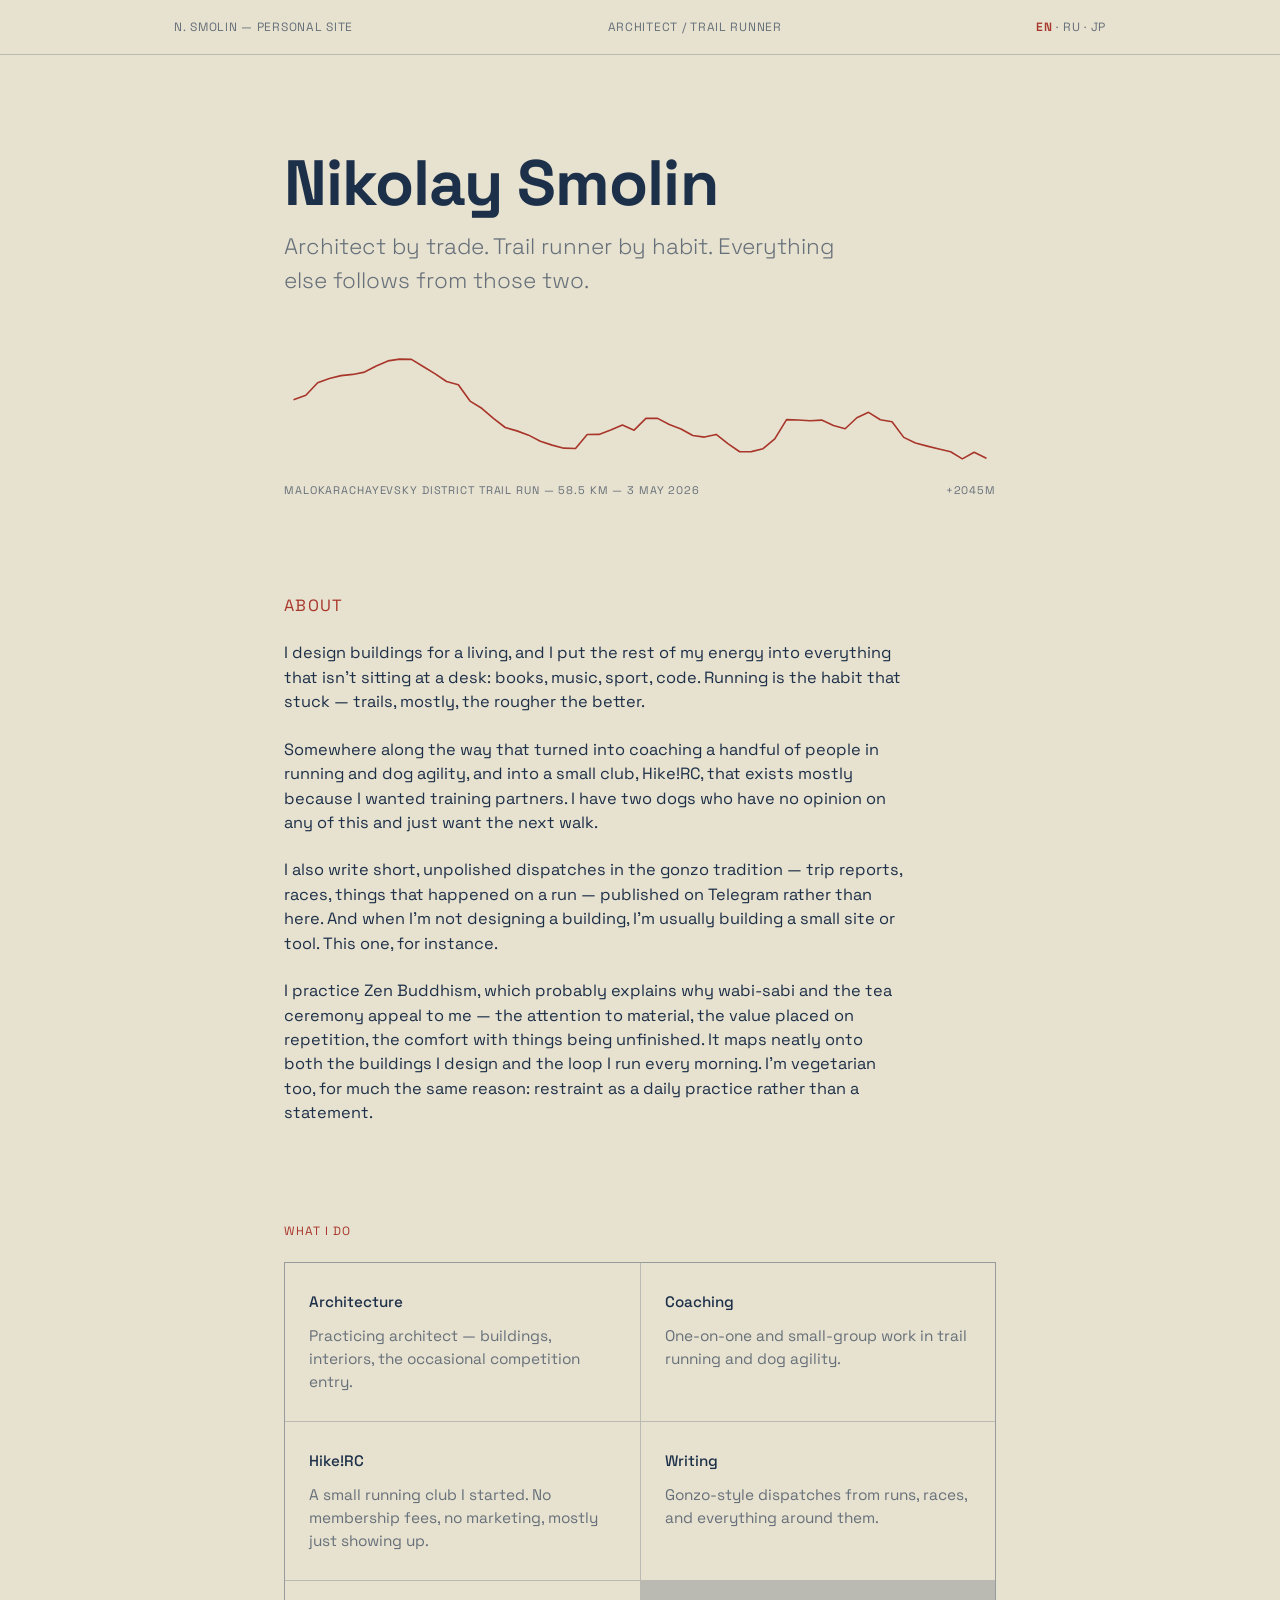
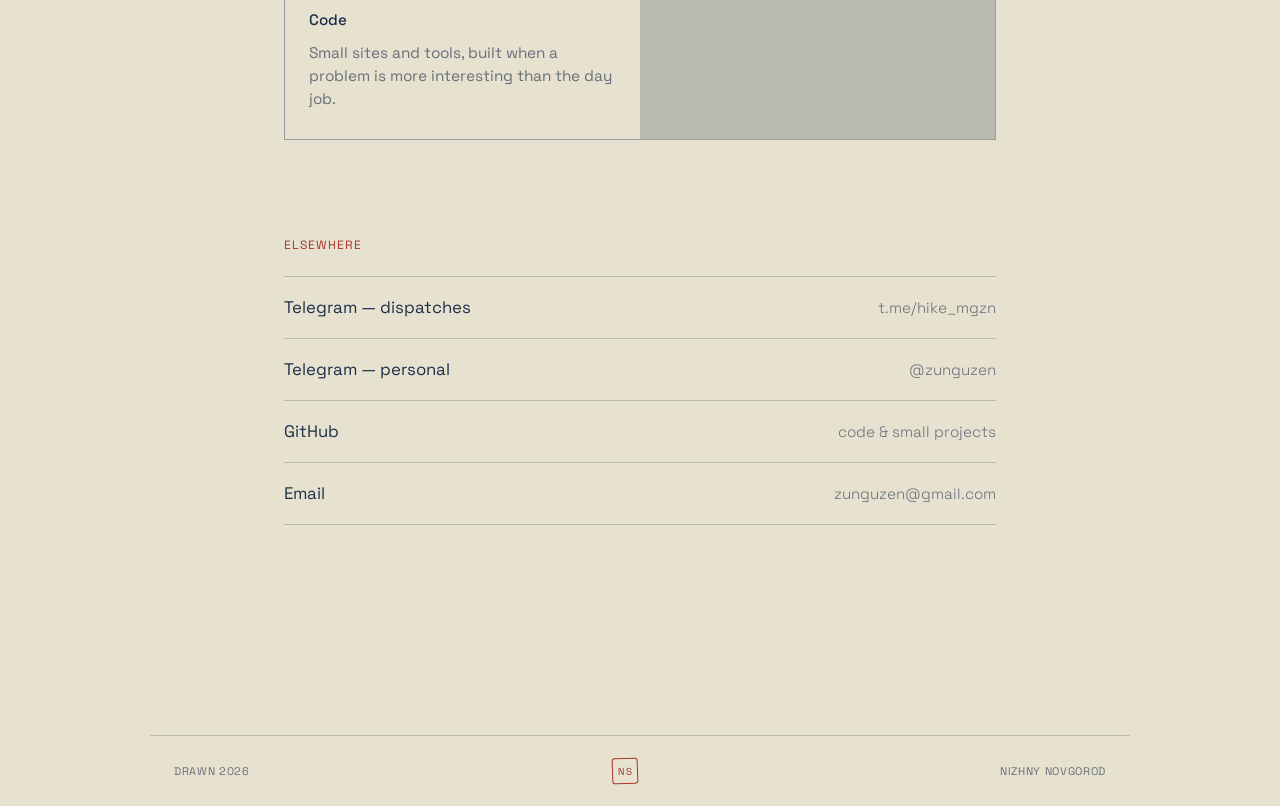
==== index.html @ e9636cd4 "initial commit" ====
<!DOCTYPE html>
<html lang="en">
<head>
<meta charset="UTF-8">
<meta name="viewport" content="width=device-width, initial-scale=1.0">
<title>Nikolay Smolin</title>
<meta name="description" content="Nikolay Smolin — architect, trail runner, coach, and writer.">
<link rel="preconnect" href="https://fonts.googleapis.com">
<link rel="preconnect" href="https://fonts.gstatic.com" crossorigin>
<link href="https://fonts.googleapis.com/css2?family=Space+Grotesk:wght@300;400;500;600;700&display=swap" rel="stylesheet">
<style>
  :root{
    --ink: #E7E1CF;
    --ink-2: #DED6BC;
    --chalk: #1D3049;
    --chalk-dim: rgba(29,48,73,0.64);
    --rust: #A8362A;
    --hairline: rgba(29,48,73,0.22);
    --max-w: 760px;
  }

  *{ box-sizing: border-box; }
  html{ -webkit-text-size-adjust: 100%; }
  body{
    margin:0;
    background: var(--ink);
    color: var(--chalk);
    font-family: 'Space Grotesk', sans-serif;
    line-height: 1.5;
    -webkit-font-smoothing: antialiased;
  }

  a{ color: var(--chalk); text-decoration: none; border-bottom: 1px solid var(--rust); }
  a:hover{ color: var(--rust); }
  a:focus-visible, button:focus-visible{
    outline: 2px solid var(--rust);
    outline-offset: 3px;
  }

  .sheet{
    max-width: 980px;
    margin: 0 auto;
    padding: 0 24px;
  }

  /* Title block, drafting-sheet convention: identifies the drawing */
  header.titleblock{
    border-bottom: 1px solid var(--hairline);
  }
  .titleblock-inner{
    max-width: 980px;
    margin: 0 auto;
    padding: 18px 24px;
    display:flex;
    justify-content: space-between;
    gap: 16px;
    font-family: 'Space Grotesk', sans-serif;
    font-size: 12px;
    letter-spacing: 0.06em;
    color: var(--chalk-dim);
  }
  .titleblock-inner span{ white-space: nowrap; }
  .langs a{ border-bottom: none; color: var(--chalk-dim); }
  .langs a:hover{ color: var(--rust); }
  .langs strong{ color: var(--rust); font-weight: 600; }

  main{ padding-top: 96px; padding-bottom: 120px; }

  .hero{ max-width: var(--max-w); margin: 0 auto 28px; padding: 0 24px; }
  .hero h1{
    font-family: 'Space Grotesk', sans-serif;
    font-weight: 700;
    font-size: clamp(2.6rem, 7vw, 4rem);
    letter-spacing: -0.015em;
    margin: 0 0 14px;
    line-height: 1.02;
  }
  .hero p.role{
    font-family: 'Space Grotesk', sans-serif;
    font-weight: 300;
    font-size: clamp(1.1rem, 2.6vw, 1.4rem);
    color: var(--chalk-dim);
    margin: 0 0 52px;
    max-width: 42ch;
  }

  /* elevation profile motif */
  .profile{
    max-width: var(--max-w);
    margin: 0 auto 10px;
    padding: 0 24px;
  }
  .profile svg{ width:100%; height: auto; display:block; }
  .profile-caption{
    max-width: var(--max-w);
    margin: 0 auto 96px;
    padding: 0 24px;
    font-family: 'Space Grotesk', sans-serif;
    font-size: 11px;
    letter-spacing: 0.08em;
    color: var(--chalk-dim);
    display:flex;
    justify-content: space-between;
  }

  section{ max-width: var(--max-w); margin: 0 auto; padding: 0 24px; }
  section + section{ margin-top: 96px; }

  .label{
    font-family: 'Space Grotesk', sans-serif;
    font-size: 12px;
    letter-spacing: 0.08em;
    color: var(--rust);
    margin: 0 0 22px;
  }

  .about p{
    font-size: 1.02rem;
    font-weight: 400;
    max-width: 62ch;
    margin: 0 0 1.4em;
  }
  .about p:last-child{ margin-bottom: 0; }

  .grid{
    display:grid;
    grid-template-columns: repeat(2, 1fr);
    gap: 1px;
    background: var(--hairline);
    border: 1px solid var(--hairline);
    margin-top: 4px;
  }
  .grid-item{
    background: var(--ink);
    padding: 28px 24px;
  }
  .grid-item h3{
    font-family: 'Space Grotesk', sans-serif;
    font-size: 0.95rem;
    font-weight: 500;
    margin: 0 0 10px;
  }
  .grid-item p{
    font-size: 0.96rem;
    color: var(--chalk-dim);
    margin: 0;
    line-height: 1.5;
  }

  .links{
    display:flex;
    flex-direction: column;
    border-top: 1px solid var(--hairline);
  }
  .links a{
    display:flex;
    justify-content: space-between;
    align-items: baseline;
    gap: 16px;
    padding: 18px 0;
    border-bottom: 1px solid var(--hairline);
    font-family: 'Space Grotesk', sans-serif;
    font-size: 1.05rem;
  }
  .links a .desc{
    font-family: 'Space Grotesk', sans-serif;
    font-weight: 300;
    font-size: 0.95rem;
    color: var(--chalk-dim);
    text-align: right;
  }
  .links a:hover .desc{ color: var(--rust); }

  footer{
    border-top: 1px solid var(--hairline);
    margin-top: 90px;
    padding: 22px 24px;
    font-family: 'Space Grotesk', sans-serif;
    font-size: 11px;
    letter-spacing: 0.06em;
    color: var(--chalk-dim);
    display:flex;
    justify-content: space-between;
    align-items:center;
    max-width: 980px;
    margin-left:auto;
    margin-right:auto;
  }
  .seal{
    width: 26px;
    height: 26px;
    border: 1.5px solid var(--rust);
    border-radius: 3px;
    color: var(--rust);
    display:flex;
    align-items:center;
    justify-content:center;
    font-family: 'Space Grotesk', sans-serif;
    font-size: 10px;
    letter-spacing: 0.02em;
    transform: rotate(-2deg);
    flex-shrink: 0;
  }

  @media (max-width: 560px){
    .grid{ grid-template-columns: 1fr; }
    .titleblock-inner{ font-size: 10.5px; }
    .links a{ flex-direction: column; gap: 2px; }
    .links a .desc{ text-align: left; }
    footer{ flex-direction: column; gap: 6px; }
  }

  @media (prefers-reduced-motion: no-preference){
    .profile path.route{
      stroke-dasharray: 900;
      stroke-dashoffset: 900;
      animation: draw 1.6s ease-out forwards;
    }
  }
  @keyframes draw{ to{ stroke-dashoffset: 0; } }
</style>
</head>
<body>

<header class="titleblock">
  <div class="titleblock-inner">
    <span>N. SMOLIN — PERSONAL SITE</span>
    <span>ARCHITECT / TRAIL RUNNER</span>
    <span class="langs"><strong>EN</strong> · <a href="ru.html">RU</a> · <a href="ja.html">JP</a></span>
  </div>
</header>

<main>
  <div class="hero">
    <h1>Nikolay&nbsp;Smolin</h1>
    <p class="role">Architect by trade. Trail runner by habit. Everything else follows from those two.</p>
  </div>

  <div class="profile" aria-hidden="true">
    <svg viewBox="0 0 700 120" preserveAspectRatio="none">
      <path class="route" d="M10.0,49.7 L21.5,45.5 L33.1,33.2 L44.6,29.0 L56.1,26.2 L67.6,25.0 L79.2,22.7 L90.7,16.7 L102.2,11.7 L113.7,10.0 L125.3,10.2 L136.8,17.2 L148.3,24.2 L159.8,32.0 L171.4,35.1 L182.9,51.2 L194.4,58.3 L205.9,68.2 L217.5,77.2 L229.0,80.5 L240.5,84.7 L252.0,90.7 L263.6,94.5 L275.1,97.5 L286.6,97.8 L298.1,84.1 L309.7,84.0 L321.2,79.7 L332.7,74.7 L344.2,79.8 L355.8,68.2 L367.3,68.2 L378.8,74.3 L390.3,78.6 L401.9,85.1 L413.4,86.6 L424.9,84.0 L436.4,93.0 L448.0,101.0 L459.5,100.9 L471.0,98.0 L482.5,88.3 L494.1,69.4 L505.6,69.8 L517.1,70.6 L528.6,69.9 L540.2,75.2 L551.7,78.4 L563.2,67.6 L574.7,62.3 L586.3,69.6 L597.8,71.5 L609.3,86.9 L620.8,92.5 L632.4,95.5 L643.9,98.3 L655.4,101.0 L666.9,108.0 L678.5,101.5 L690.0,107.2"
            fill="none" stroke="var(--rust)" stroke-width="1.6" stroke-linecap="round" stroke-linejoin="round"/>
    </svg>
  </div>
  <div class="profile-caption">
    <span>MALOKARACHAYEVSKY DISTRICT TRAIL RUN — 58.5 KM — 3 MAY 2026</span>
    <span>+2045M</span>
  </div>

  <section class="about">
    <p class="label">ABOUT</p>
    <p>I design buildings for a living, and I put the rest of my energy into everything that isn't sitting at a desk: books, music, sport, code. Running is the habit that stuck — trails, mostly, the rougher the better.</p>
    <p>Somewhere along the way that turned into coaching a handful of people in running and dog agility, and into a small club, Hike!RC, that exists mostly because I wanted training partners. I have two dogs who have no opinion on any of this and just want the next walk.</p>
    <p>I also write short, unpolished dispatches in the gonzo tradition — trip reports, races, things that happened on a run — published on Telegram rather than here. And when I'm not designing a building, I'm usually building a small site or tool. This one, for instance.</p>
    <p>I practice Zen Buddhism, which probably explains why wabi-sabi and the tea ceremony appeal to me — the attention to material, the value placed on repetition, the comfort with things being unfinished. It maps neatly onto both the buildings I design and the loop I run every morning. I'm vegetarian too, for much the same reason: restraint as a daily practice rather than a statement.</p>
  </section>

  <section class="what">
    <p class="label">WHAT I DO</p>
    <div class="grid">
      <div class="grid-item">
        <h3>Architecture</h3>
        <p>Practicing architect — buildings, interiors, the occasional competition entry.</p>
      </div>
      <div class="grid-item">
        <h3>Coaching</h3>
        <p>One-on-one and small-group work in trail running and dog agility.</p>
      </div>
      <div class="grid-item">
        <h3>Hike!RC</h3>
        <p>A small running club I started. No membership fees, no marketing, mostly just showing up.</p>
      </div>
      <div class="grid-item">
        <h3>Writing</h3>
        <p>Gonzo-style dispatches from runs, races, and everything around them.</p>
      </div>
      <div class="grid-item">
        <h3>Code</h3>
        <p>Small sites and tools, built when a problem is more interesting than the day job.</p>
      </div>
    </div>
  </section>

  <section class="elsewhere">
    <p class="label">ELSEWHERE</p>
    <div class="links">
      <a href="https://t.me/hike_mgzn" target="_blank" rel="noopener">
        <span>Telegram — dispatches</span>
        <span class="desc">t.me/hike_mgzn</span>
      </a>
      <a href="https://t.me/zunguzen" target="_blank" rel="noopener">
        <span>Telegram — personal</span>
        <span class="desc">@zunguzen</span>
      </a>
      <a href="https://github.com/zunguzen" target="_blank" rel="noopener">
        <span>GitHub</span>
        <span class="desc">code &amp; small projects</span>
      </a>
      <a href="mailto:zunguzen@gmail.com">
        <span>Email</span>
        <span class="desc">zunguzen@gmail.com</span>
      </a>
    </div>
  </section>
</main>

<footer>
  <span>DRAWN 2026</span>
  <span class="seal" aria-hidden="true">NS</span>
  <span>NIZHNY NOVGOROD</span>
</footer>

</body>
</html>
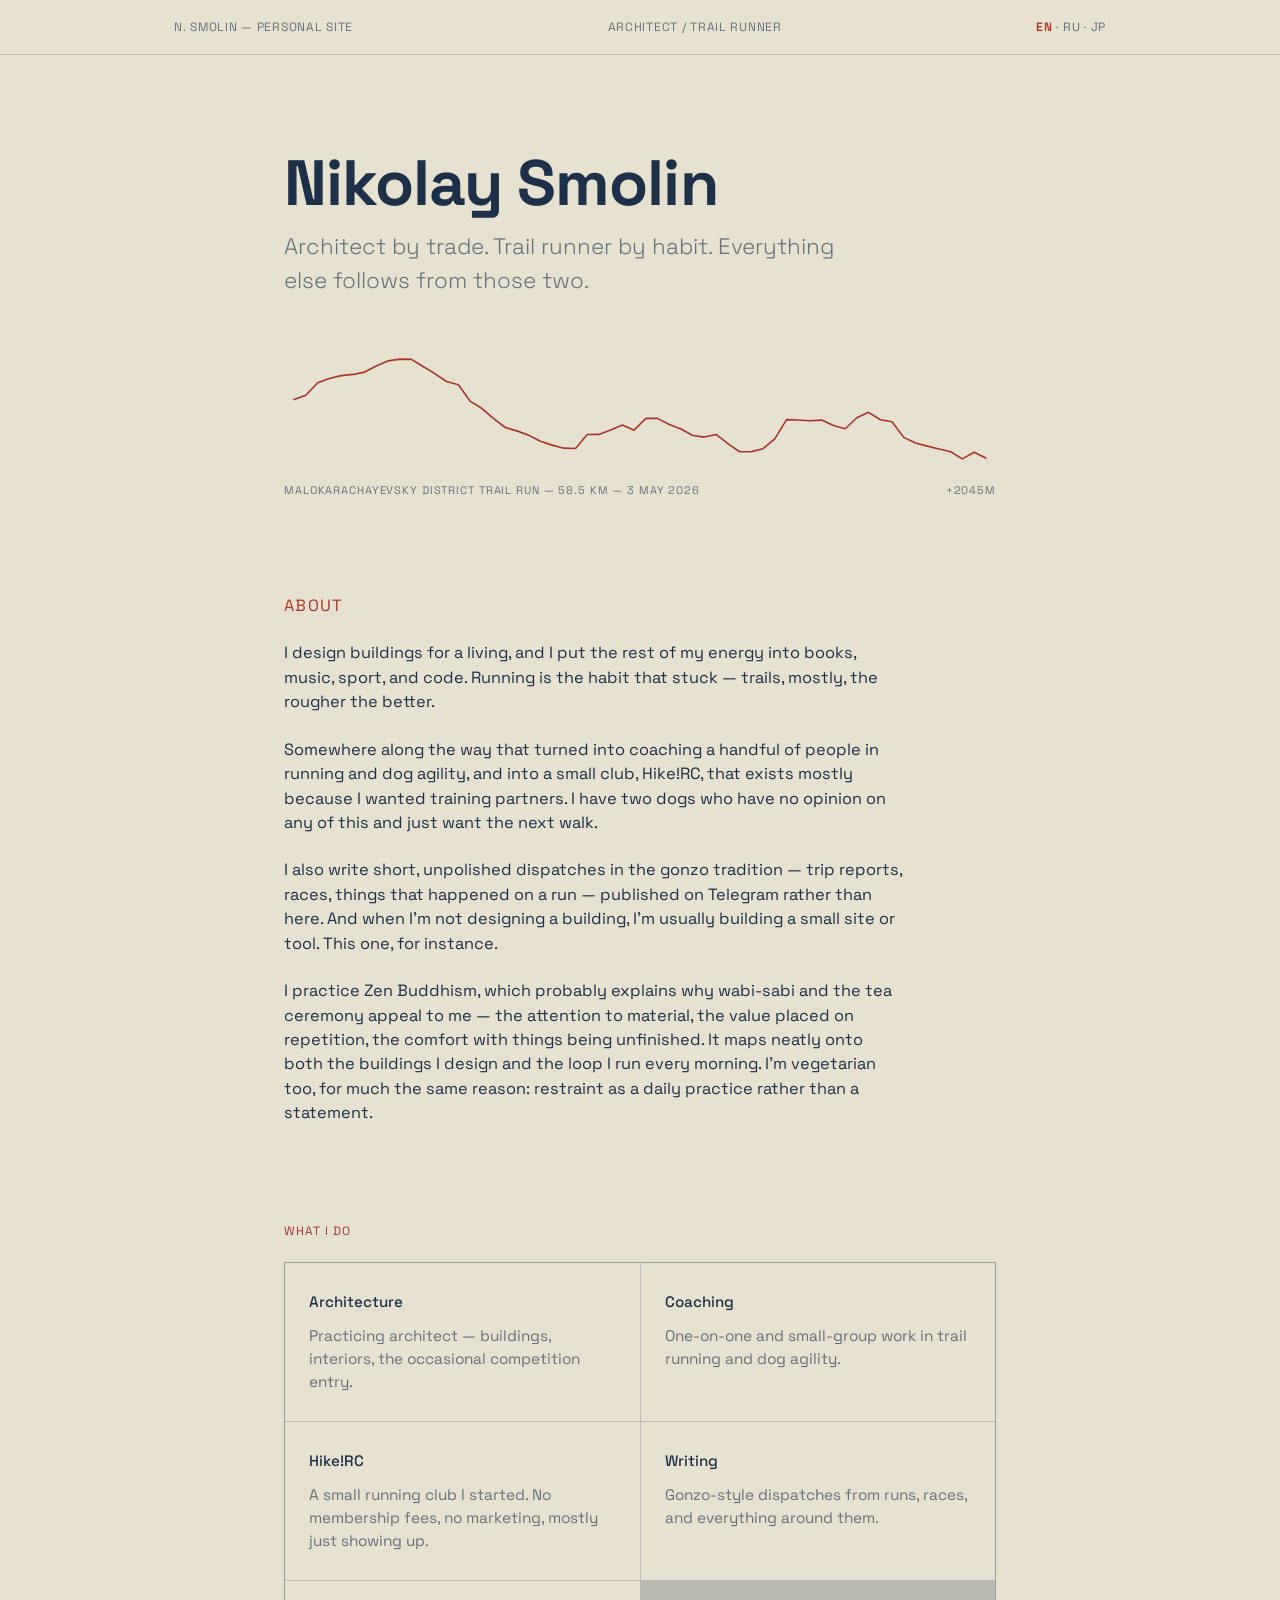
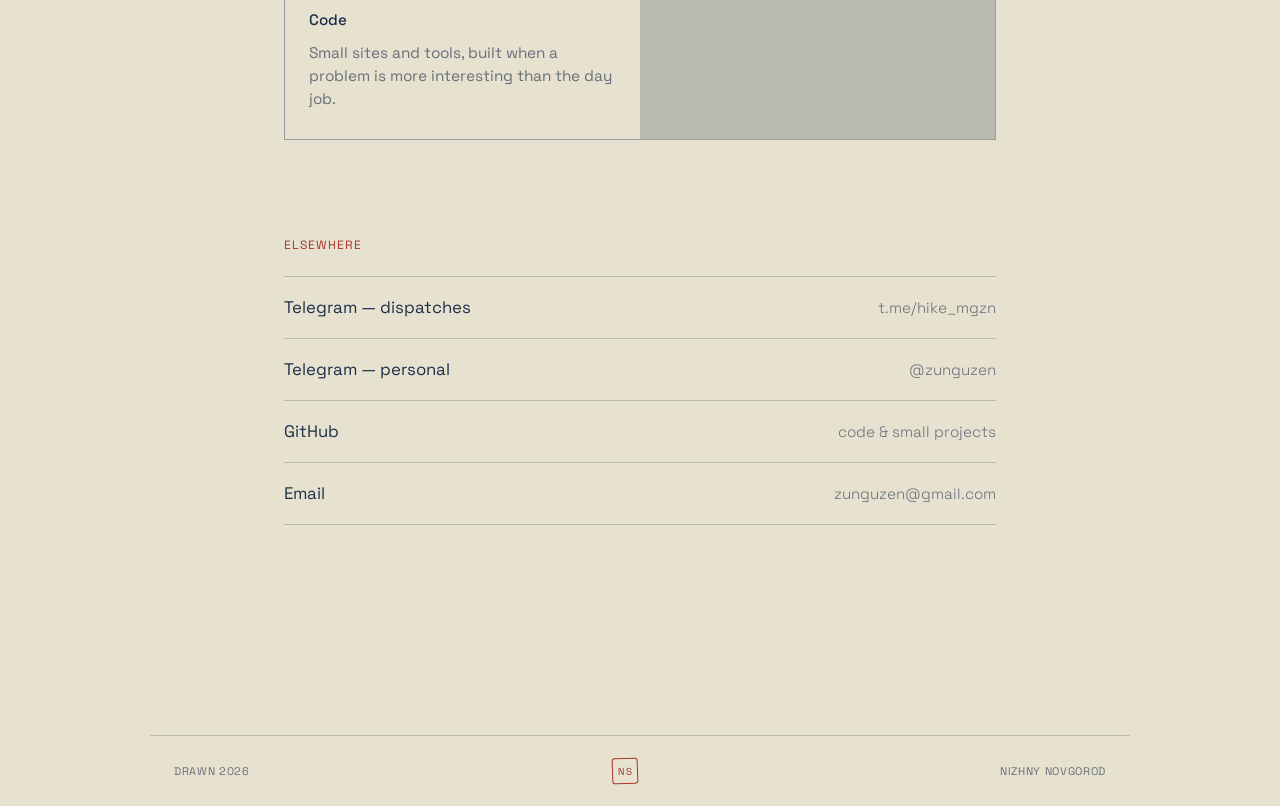
==== commit 648d1fd9: "styles added" ====
--- a/index.html
+++ b/index.html
@@ -8,217 +8,7 @@
 <link rel="preconnect" href="https://fonts.googleapis.com">
 <link rel="preconnect" href="https://fonts.gstatic.com" crossorigin>
 <link href="https://fonts.googleapis.com/css2?family=Space+Grotesk:wght@300;400;500;600;700&display=swap" rel="stylesheet">
-<style>
-  :root{
-    --ink: #E7E1CF;
-    --ink-2: #DED6BC;
-    --chalk: #1D3049;
-    --chalk-dim: rgba(29,48,73,0.64);
-    --rust: #A8362A;
-    --hairline: rgba(29,48,73,0.22);
-    --max-w: 760px;
-  }
-
-  *{ box-sizing: border-box; }
-  html{ -webkit-text-size-adjust: 100%; }
-  body{
-    margin:0;
-    background: var(--ink);
-    color: var(--chalk);
-    font-family: 'Space Grotesk', sans-serif;
-    line-height: 1.5;
-    -webkit-font-smoothing: antialiased;
-  }
-
-  a{ color: var(--chalk); text-decoration: none; border-bottom: 1px solid var(--rust); }
-  a:hover{ color: var(--rust); }
-  a:focus-visible, button:focus-visible{
-    outline: 2px solid var(--rust);
-    outline-offset: 3px;
-  }
-
-  .sheet{
-    max-width: 980px;
-    margin: 0 auto;
-    padding: 0 24px;
-  }
-
-  /* Title block, drafting-sheet convention: identifies the drawing */
-  header.titleblock{
-    border-bottom: 1px solid var(--hairline);
-  }
-  .titleblock-inner{
-    max-width: 980px;
-    margin: 0 auto;
-    padding: 18px 24px;
-    display:flex;
-    justify-content: space-between;
-    gap: 16px;
-    font-family: 'Space Grotesk', sans-serif;
-    font-size: 12px;
-    letter-spacing: 0.06em;
-    color: var(--chalk-dim);
-  }
-  .titleblock-inner span{ white-space: nowrap; }
-  .langs a{ border-bottom: none; color: var(--chalk-dim); }
-  .langs a:hover{ color: var(--rust); }
-  .langs strong{ color: var(--rust); font-weight: 600; }
-
-  main{ padding-top: 96px; padding-bottom: 120px; }
-
-  .hero{ max-width: var(--max-w); margin: 0 auto 28px; padding: 0 24px; }
-  .hero h1{
-    font-family: 'Space Grotesk', sans-serif;
-    font-weight: 700;
-    font-size: clamp(2.6rem, 7vw, 4rem);
-    letter-spacing: -0.015em;
-    margin: 0 0 14px;
-    line-height: 1.02;
-  }
-  .hero p.role{
-    font-family: 'Space Grotesk', sans-serif;
-    font-weight: 300;
-    font-size: clamp(1.1rem, 2.6vw, 1.4rem);
-    color: var(--chalk-dim);
-    margin: 0 0 52px;
-    max-width: 42ch;
-  }
-
-  /* elevation profile motif */
-  .profile{
-    max-width: var(--max-w);
-    margin: 0 auto 10px;
-    padding: 0 24px;
-  }
-  .profile svg{ width:100%; height: auto; display:block; }
-  .profile-caption{
-    max-width: var(--max-w);
-    margin: 0 auto 96px;
-    padding: 0 24px;
-    font-family: 'Space Grotesk', sans-serif;
-    font-size: 11px;
-    letter-spacing: 0.08em;
-    color: var(--chalk-dim);
-    display:flex;
-    justify-content: space-between;
-  }
-
-  section{ max-width: var(--max-w); margin: 0 auto; padding: 0 24px; }
-  section + section{ margin-top: 96px; }
-
-  .label{
-    font-family: 'Space Grotesk', sans-serif;
-    font-size: 12px;
-    letter-spacing: 0.08em;
-    color: var(--rust);
-    margin: 0 0 22px;
-  }
-
-  .about p{
-    font-size: 1.02rem;
-    font-weight: 400;
-    max-width: 62ch;
-    margin: 0 0 1.4em;
-  }
-  .about p:last-child{ margin-bottom: 0; }
-
-  .grid{
-    display:grid;
-    grid-template-columns: repeat(2, 1fr);
-    gap: 1px;
-    background: var(--hairline);
-    border: 1px solid var(--hairline);
-    margin-top: 4px;
-  }
-  .grid-item{
-    background: var(--ink);
-    padding: 28px 24px;
-  }
-  .grid-item h3{
-    font-family: 'Space Grotesk', sans-serif;
-    font-size: 0.95rem;
-    font-weight: 500;
-    margin: 0 0 10px;
-  }
-  .grid-item p{
-    font-size: 0.96rem;
-    color: var(--chalk-dim);
-    margin: 0;
-    line-height: 1.5;
-  }
-
-  .links{
-    display:flex;
-    flex-direction: column;
-    border-top: 1px solid var(--hairline);
-  }
-  .links a{
-    display:flex;
-    justify-content: space-between;
-    align-items: baseline;
-    gap: 16px;
-    padding: 18px 0;
-    border-bottom: 1px solid var(--hairline);
-    font-family: 'Space Grotesk', sans-serif;
-    font-size: 1.05rem;
-  }
-  .links a .desc{
-    font-family: 'Space Grotesk', sans-serif;
-    font-weight: 300;
-    font-size: 0.95rem;
-    color: var(--chalk-dim);
-    text-align: right;
-  }
-  .links a:hover .desc{ color: var(--rust); }
-
-  footer{
-    border-top: 1px solid var(--hairline);
-    margin-top: 90px;
-    padding: 22px 24px;
-    font-family: 'Space Grotesk', sans-serif;
-    font-size: 11px;
-    letter-spacing: 0.06em;
-    color: var(--chalk-dim);
-    display:flex;
-    justify-content: space-between;
-    align-items:center;
-    max-width: 980px;
-    margin-left:auto;
-    margin-right:auto;
-  }
-  .seal{
-    width: 26px;
-    height: 26px;
-    border: 1.5px solid var(--rust);
-    border-radius: 3px;
-    color: var(--rust);
-    display:flex;
-    align-items:center;
-    justify-content:center;
-    font-family: 'Space Grotesk', sans-serif;
-    font-size: 10px;
-    letter-spacing: 0.02em;
-    transform: rotate(-2deg);
-    flex-shrink: 0;
-  }
-
-  @media (max-width: 560px){
-    .grid{ grid-template-columns: 1fr; }
-    .titleblock-inner{ font-size: 10.5px; }
-    .links a{ flex-direction: column; gap: 2px; }
-    .links a .desc{ text-align: left; }
-    footer{ flex-direction: column; gap: 6px; }
-  }
-
-  @media (prefers-reduced-motion: no-preference){
-    .profile path.route{
-      stroke-dasharray: 900;
-      stroke-dashoffset: 900;
-      animation: draw 1.6s ease-out forwards;
-    }
-  }
-  @keyframes draw{ to{ stroke-dashoffset: 0; } }
-</style>
+<link rel="stylesheet" href="style.css">
 </head>
 <body>
 
@@ -249,7 +39,7 @@
 
   <section class="about">
     <p class="label">ABOUT</p>
-    <p>I design buildings for a living, and I put the rest of my energy into everything that isn't sitting at a desk: books, music, sport, code. Running is the habit that stuck — trails, mostly, the rougher the better.</p>
+    <p>I design buildings for a living, and I put the rest of my energy into books, music, sport, and code. Running is the habit that stuck — trails, mostly, the rougher the better.</p>
     <p>Somewhere along the way that turned into coaching a handful of people in running and dog agility, and into a small club, Hike!RC, that exists mostly because I wanted training partners. I have two dogs who have no opinion on any of this and just want the next walk.</p>
     <p>I also write short, unpolished dispatches in the gonzo tradition — trip reports, races, things that happened on a run — published on Telegram rather than here. And when I'm not designing a building, I'm usually building a small site or tool. This one, for instance.</p>
     <p>I practice Zen Buddhism, which probably explains why wabi-sabi and the tea ceremony appeal to me — the attention to material, the value placed on repetition, the comfort with things being unfinished. It maps neatly onto both the buildings I design and the loop I run every morning. I'm vegetarian too, for much the same reason: restraint as a daily practice rather than a statement.</p>
--- a/style.css
+++ b/style.css
@@ -0,0 +1,258 @@
+:root{
+  --ink: #E7E1CF;
+  --ink-2: #DED6BC;
+  --chalk: #1D3049;
+  --chalk-dim: rgba(29,48,73,0.64);
+  --rust: #A8362A;
+  --hairline: rgba(29,48,73,0.22);
+  --max-w: 760px;
+
+  /* language-tunable values — overridden per html[lang] below */
+  --font: 'Space Grotesk', sans-serif;
+  --body-lh: 1.5;
+  --title-tracking: 0.06em;
+  --hero-size: clamp(2.6rem, 7vw, 4rem);
+  --hero-tracking: -0.015em;
+  --hero-lh: 1.02;
+  --role-size: clamp(1.1rem, 2.6vw, 1.4rem);
+  --role-maxw: 42ch;
+  --caption-tracking: 0.08em;
+  --label-tracking: 0.08em;
+  --about-maxw: 62ch;
+  --links-font-size: 1.05rem;
+  --desc-font-size: 0.95rem;
+  --grid-p-size: 0.96rem;
+  --grid-p-lh: 1.5;
+  --footer-tracking: 0.06em;
+}
+
+html[lang="ru"]{
+  --font: 'Space Grotesk', 'IBM Plex Sans', sans-serif;
+  --body-lh: 1.55;
+  --title-tracking: 0.04em;
+  --hero-size: clamp(2.4rem, 6.5vw, 3.7rem);
+  --hero-tracking: -0.01em;
+  --hero-lh: 1.05;
+  --caption-tracking: 0.05em;
+  --label-tracking: 0.05em;
+  --footer-tracking: 0.04em;
+}
+
+html[lang="ja"]{
+  --font: 'Space Grotesk', 'Zen Kaku Gothic New', sans-serif;
+  --body-lh: 1.75;
+  --title-tracking: 0.02em;
+  --hero-size: clamp(2.1rem, 6vw, 3.2rem);
+  --hero-tracking: 0;
+  --hero-lh: 1.2;
+  --role-size: clamp(1.02rem, 2.4vw, 1.2rem);
+  --role-maxw: 32ch;
+  --caption-tracking: 0.02em;
+  --label-tracking: 0.05em;
+  --about-maxw: 34em;
+  --links-font-size: 1rem;
+  --desc-font-size: 0.92rem;
+  --grid-p-size: 0.92rem;
+  --grid-p-lh: 1.7;
+  --footer-tracking: 0.02em;
+}
+
+*{ box-sizing: border-box; }
+html{ -webkit-text-size-adjust: 100%; }
+body{
+  margin:0;
+  background: var(--ink);
+  color: var(--chalk);
+  font-family: var(--font);
+  line-height: var(--body-lh);
+  -webkit-font-smoothing: antialiased;
+}
+
+a{ color: var(--chalk); text-decoration: none; border-bottom: 1px solid var(--rust); }
+a:hover{ color: var(--rust); }
+a:focus-visible, button:focus-visible{
+  outline: 2px solid var(--rust);
+  outline-offset: 3px;
+}
+
+.sheet{
+  max-width: 980px;
+  margin: 0 auto;
+  padding: 0 24px;
+}
+
+/* Title block, drafting-sheet convention: identifies the drawing */
+header.titleblock{
+  border-bottom: 1px solid var(--hairline);
+}
+.titleblock-inner{
+  max-width: 980px;
+  margin: 0 auto;
+  padding: 18px 24px;
+  display:flex;
+  justify-content: space-between;
+  gap: 16px;
+  font-family: var(--font);
+  font-size: 12px;
+  letter-spacing: var(--title-tracking);
+  color: var(--chalk-dim);
+}
+.titleblock-inner span{ white-space: nowrap; }
+.langs a{ border-bottom: none; color: var(--chalk-dim); }
+.langs a:hover{ color: var(--rust); }
+.langs strong{ color: var(--rust); font-weight: 600; }
+
+main{ padding-top: 96px; padding-bottom: 120px; }
+
+.hero{ max-width: var(--max-w); margin: 0 auto 28px; padding: 0 24px; }
+.hero h1{
+  font-family: var(--font);
+  font-weight: 700;
+  font-size: var(--hero-size);
+  letter-spacing: var(--hero-tracking);
+  margin: 0 0 14px;
+  line-height: var(--hero-lh);
+}
+.hero p.role{
+  font-family: var(--font);
+  font-weight: 300;
+  font-size: var(--role-size);
+  color: var(--chalk-dim);
+  margin: 0 0 52px;
+  max-width: var(--role-maxw);
+}
+
+/* elevation profile motif */
+.profile{
+  max-width: var(--max-w);
+  margin: 0 auto 10px;
+  padding: 0 24px;
+}
+.profile svg{ width:100%; height: auto; display:block; }
+.profile-caption{
+  max-width: var(--max-w);
+  margin: 0 auto 96px;
+  padding: 0 24px;
+  font-family: var(--font);
+  font-size: 11px;
+  letter-spacing: var(--caption-tracking);
+  color: var(--chalk-dim);
+  display:flex;
+  justify-content: space-between;
+}
+
+section{ max-width: var(--max-w); margin: 0 auto; padding: 0 24px; }
+section + section{ margin-top: 96px; }
+
+.label{
+  font-family: var(--font);
+  font-size: 12px;
+  letter-spacing: var(--label-tracking);
+  color: var(--rust);
+  margin: 0 0 22px;
+}
+
+.about p{
+  font-size: 1.02rem;
+  font-weight: 400;
+  max-width: var(--about-maxw);
+  margin: 0 0 1.4em;
+}
+.about p:last-child{ margin-bottom: 0; }
+
+.grid{
+  display:grid;
+  grid-template-columns: repeat(2, 1fr);
+  gap: 1px;
+  background: var(--hairline);
+  border: 1px solid var(--hairline);
+  margin-top: 4px;
+}
+.grid-item{
+  background: var(--ink);
+  padding: 28px 24px;
+}
+.grid-item h3{
+  font-family: var(--font);
+  font-size: 0.95rem;
+  font-weight: 500;
+  margin: 0 0 10px;
+}
+.grid-item p{
+  font-size: var(--grid-p-size);
+  color: var(--chalk-dim);
+  margin: 0;
+  line-height: var(--grid-p-lh);
+}
+
+.links{
+  display:flex;
+  flex-direction: column;
+  border-top: 1px solid var(--hairline);
+}
+.links a{
+  display:flex;
+  justify-content: space-between;
+  align-items: baseline;
+  gap: 16px;
+  padding: 18px 0;
+  border-bottom: 1px solid var(--hairline);
+  font-family: var(--font);
+  font-size: var(--links-font-size);
+}
+.links a .desc{
+  font-family: var(--font);
+  font-weight: 300;
+  font-size: var(--desc-font-size);
+  color: var(--chalk-dim);
+  text-align: right;
+}
+.links a:hover .desc{ color: var(--rust); }
+
+footer{
+  border-top: 1px solid var(--hairline);
+  margin-top: 90px;
+  padding: 22px 24px;
+  font-family: var(--font);
+  font-size: 11px;
+  letter-spacing: var(--footer-tracking);
+  color: var(--chalk-dim);
+  display:flex;
+  justify-content: space-between;
+  align-items:center;
+  max-width: 980px;
+  margin-left:auto;
+  margin-right:auto;
+}
+.seal{
+  width: 26px;
+  height: 26px;
+  border: 1.5px solid var(--rust);
+  border-radius: 3px;
+  color: var(--rust);
+  display:flex;
+  align-items:center;
+  justify-content:center;
+  font-family: var(--font);
+  font-size: 10px;
+  letter-spacing: 0.02em;
+  transform: rotate(-2deg);
+  flex-shrink: 0;
+}
+
+@media (max-width: 560px){
+  .grid{ grid-template-columns: 1fr; }
+  .titleblock-inner{ font-size: 10.5px; }
+  .links a{ flex-direction: column; gap: 2px; }
+  .links a .desc{ text-align: left; }
+  footer{ flex-direction: column; gap: 6px; }
+}
+
+@media (prefers-reduced-motion: no-preference){
+  .profile path.route{
+    stroke-dasharray: 900;
+    stroke-dashoffset: 900;
+    animation: draw 1.6s ease-out forwards;
+  }
+}
+@keyframes draw{ to{ stroke-dashoffset: 0; } }
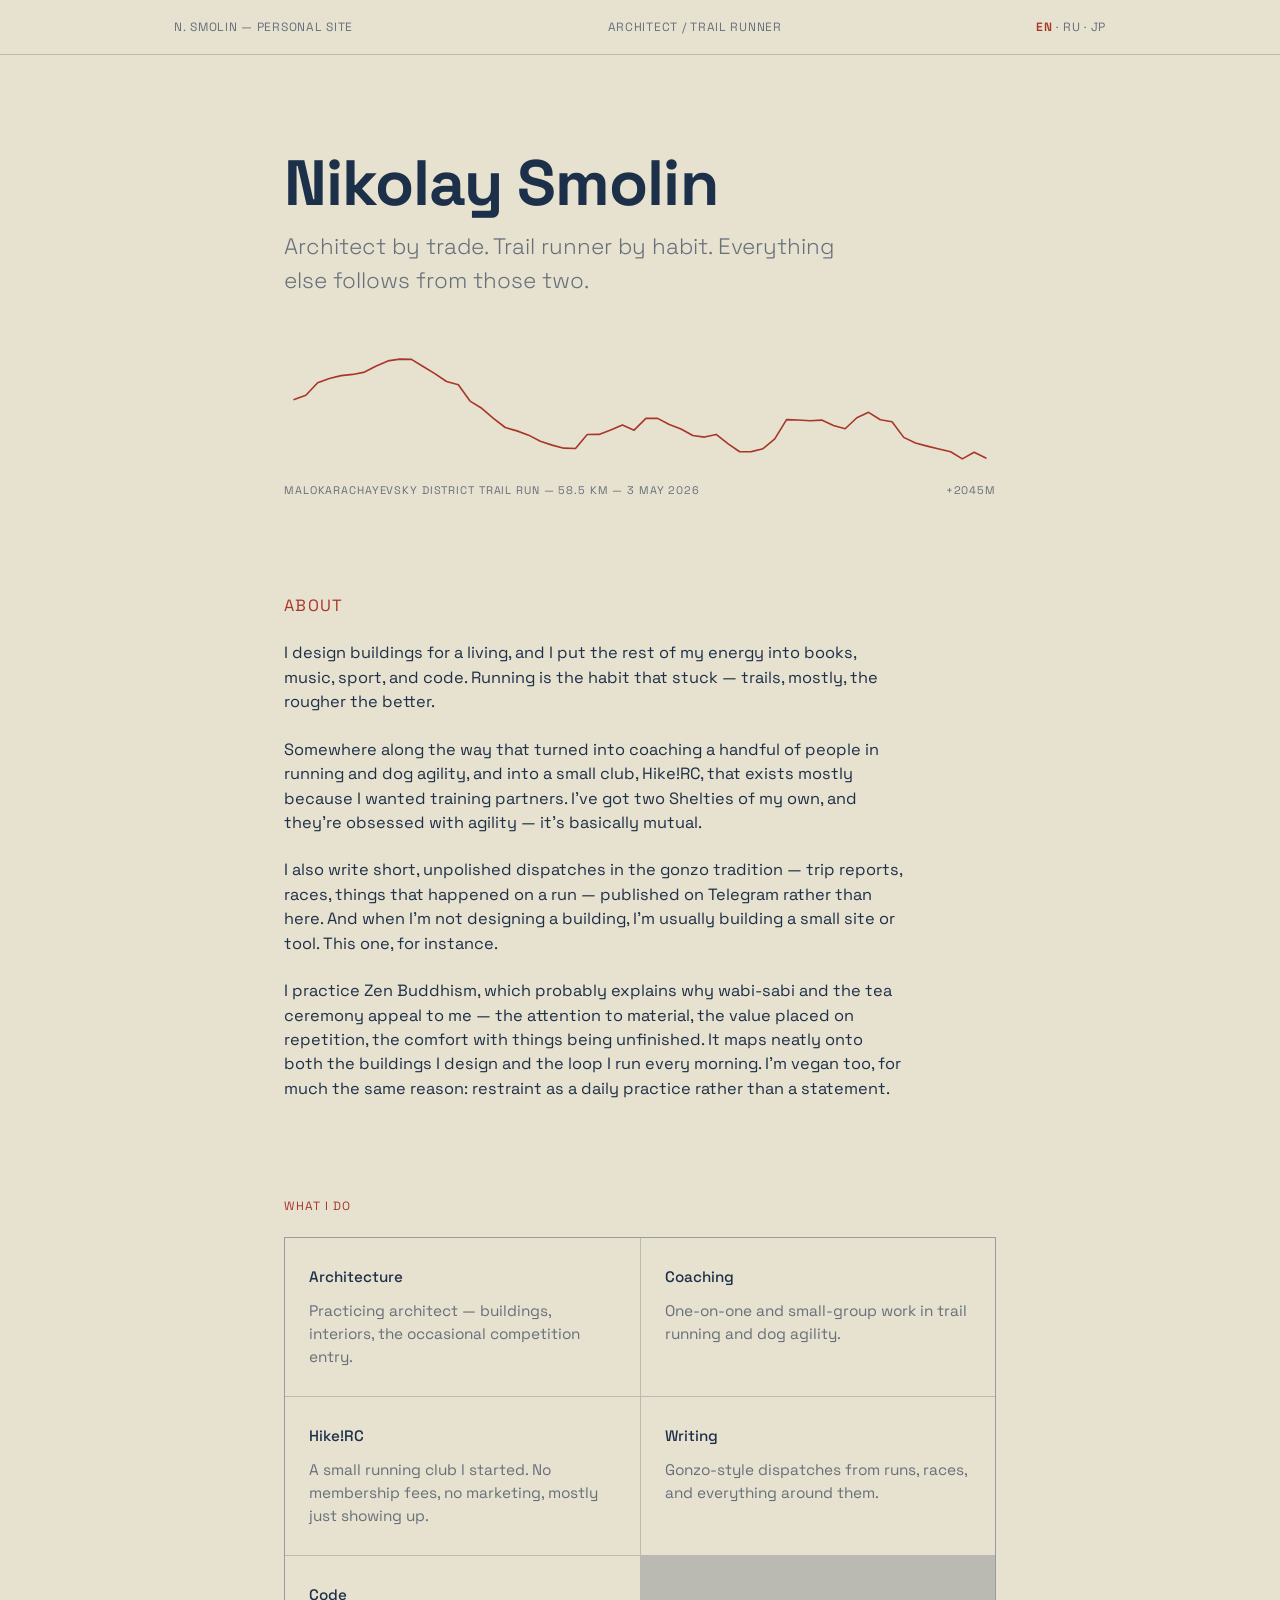
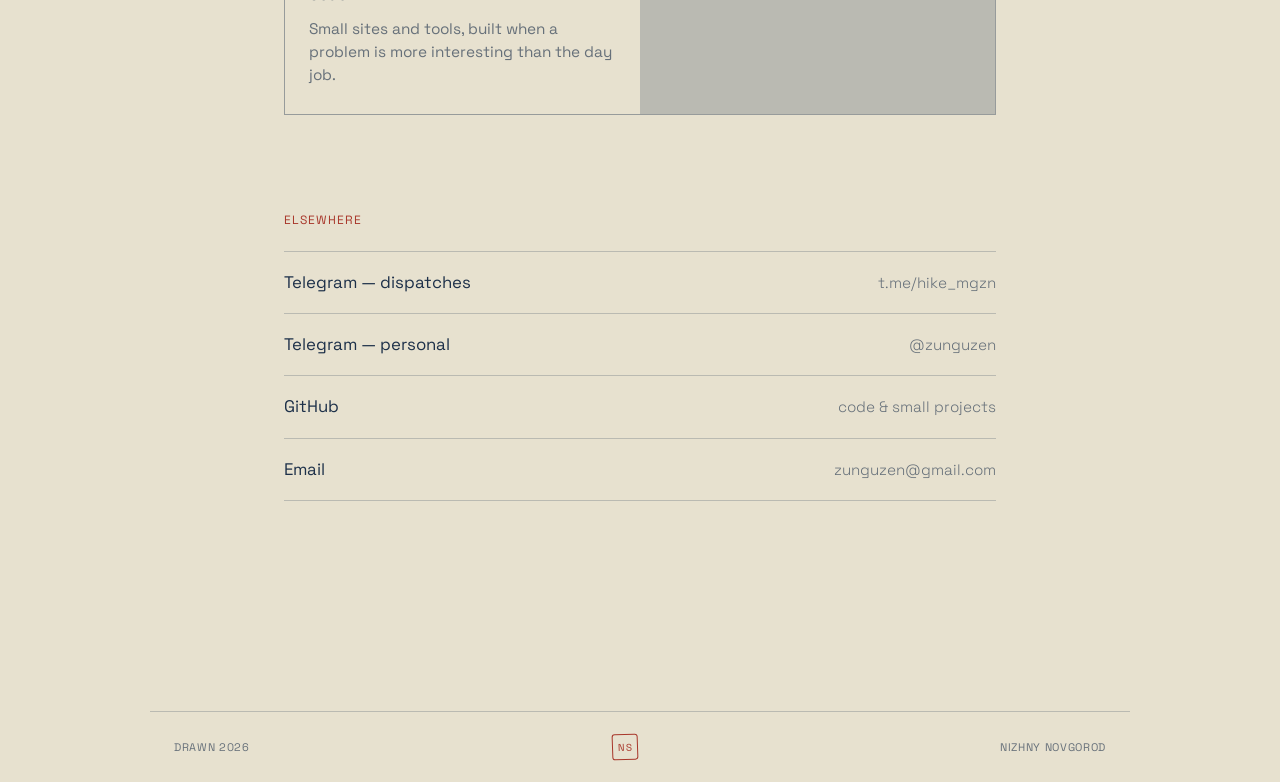
==== commit 52511cec: "Polish" ====
--- a/index.html
+++ b/index.html
@@ -40,9 +40,9 @@
   <section class="about">
     <p class="label">ABOUT</p>
     <p>I design buildings for a living, and I put the rest of my energy into books, music, sport, and code. Running is the habit that stuck — trails, mostly, the rougher the better.</p>
-    <p>Somewhere along the way that turned into coaching a handful of people in running and dog agility, and into a small club, Hike!RC, that exists mostly because I wanted training partners. I have two dogs who have no opinion on any of this and just want the next walk.</p>
+    <p>Somewhere along the way that turned into coaching a handful of people in running and dog agility, and into a small club, Hike!RC, that exists mostly because I wanted training partners. I've got two Shelties of my own, and they're obsessed with agility — it's basically mutual.</p>
     <p>I also write short, unpolished dispatches in the gonzo tradition — trip reports, races, things that happened on a run — published on Telegram rather than here. And when I'm not designing a building, I'm usually building a small site or tool. This one, for instance.</p>
-    <p>I practice Zen Buddhism, which probably explains why wabi-sabi and the tea ceremony appeal to me — the attention to material, the value placed on repetition, the comfort with things being unfinished. It maps neatly onto both the buildings I design and the loop I run every morning. I'm vegetarian too, for much the same reason: restraint as a daily practice rather than a statement.</p>
+    <p>I practice Zen Buddhism, which probably explains why wabi-sabi and the tea ceremony appeal to me — the attention to material, the value placed on repetition, the comfort with things being unfinished. It maps neatly onto both the buildings I design and the loop I run every morning. I'm vegan too, for much the same reason: restraint as a daily practice rather than a statement.</p>
   </section>
 
   <section class="what">
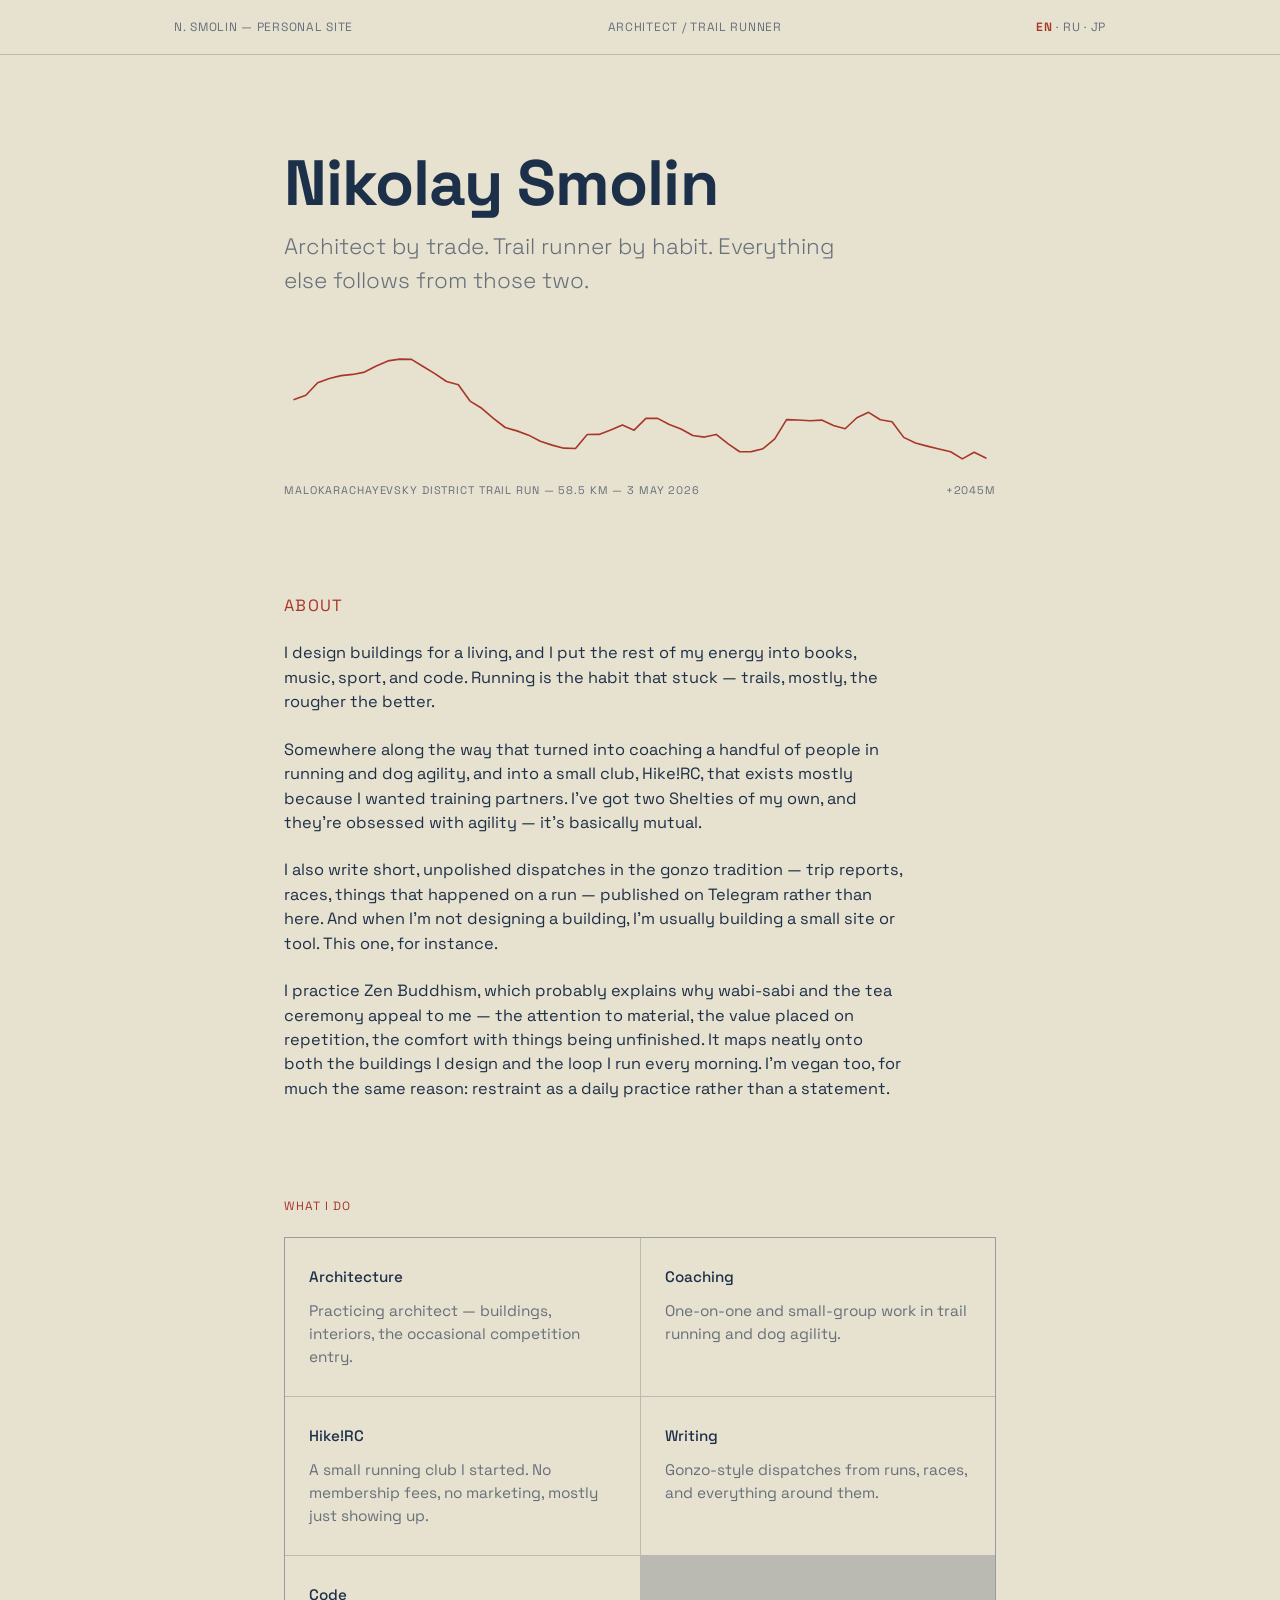
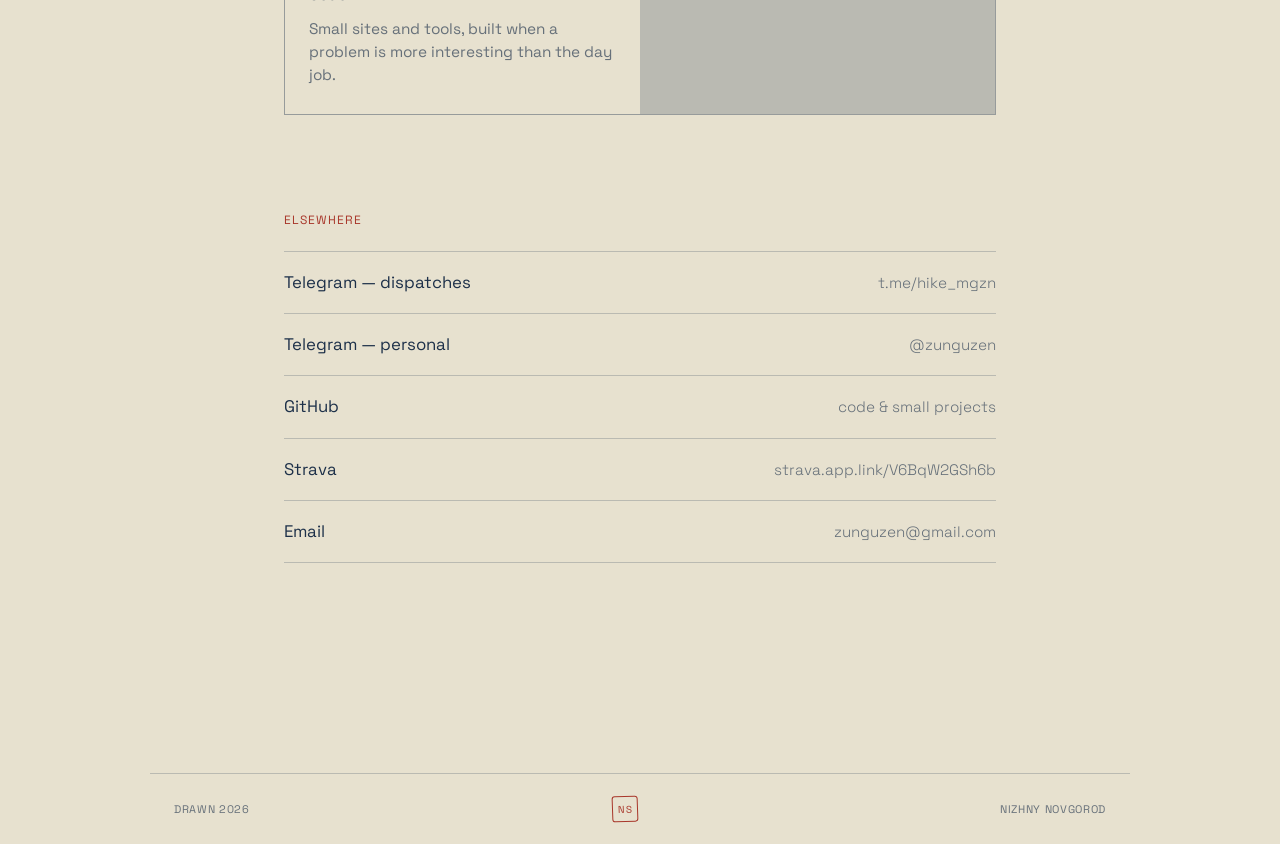
==== commit 75d0bc19: "added readme" ====
--- a/index.html
+++ b/index.html
@@ -86,6 +86,10 @@
         <span>GitHub</span>
         <span class="desc">code &amp; small projects</span>
       </a>
+      <a href="https://strava.app.link/V6BqW2GSh6b" target="_blank" rel="noopener">
+        <span>Strava</span>
+        <span class="desc">strava.app.link/V6BqW2GSh6b</span>
+      </a>
       <a href="mailto:zunguzen@gmail.com">
         <span>Email</span>
         <span class="desc">zunguzen@gmail.com</span>
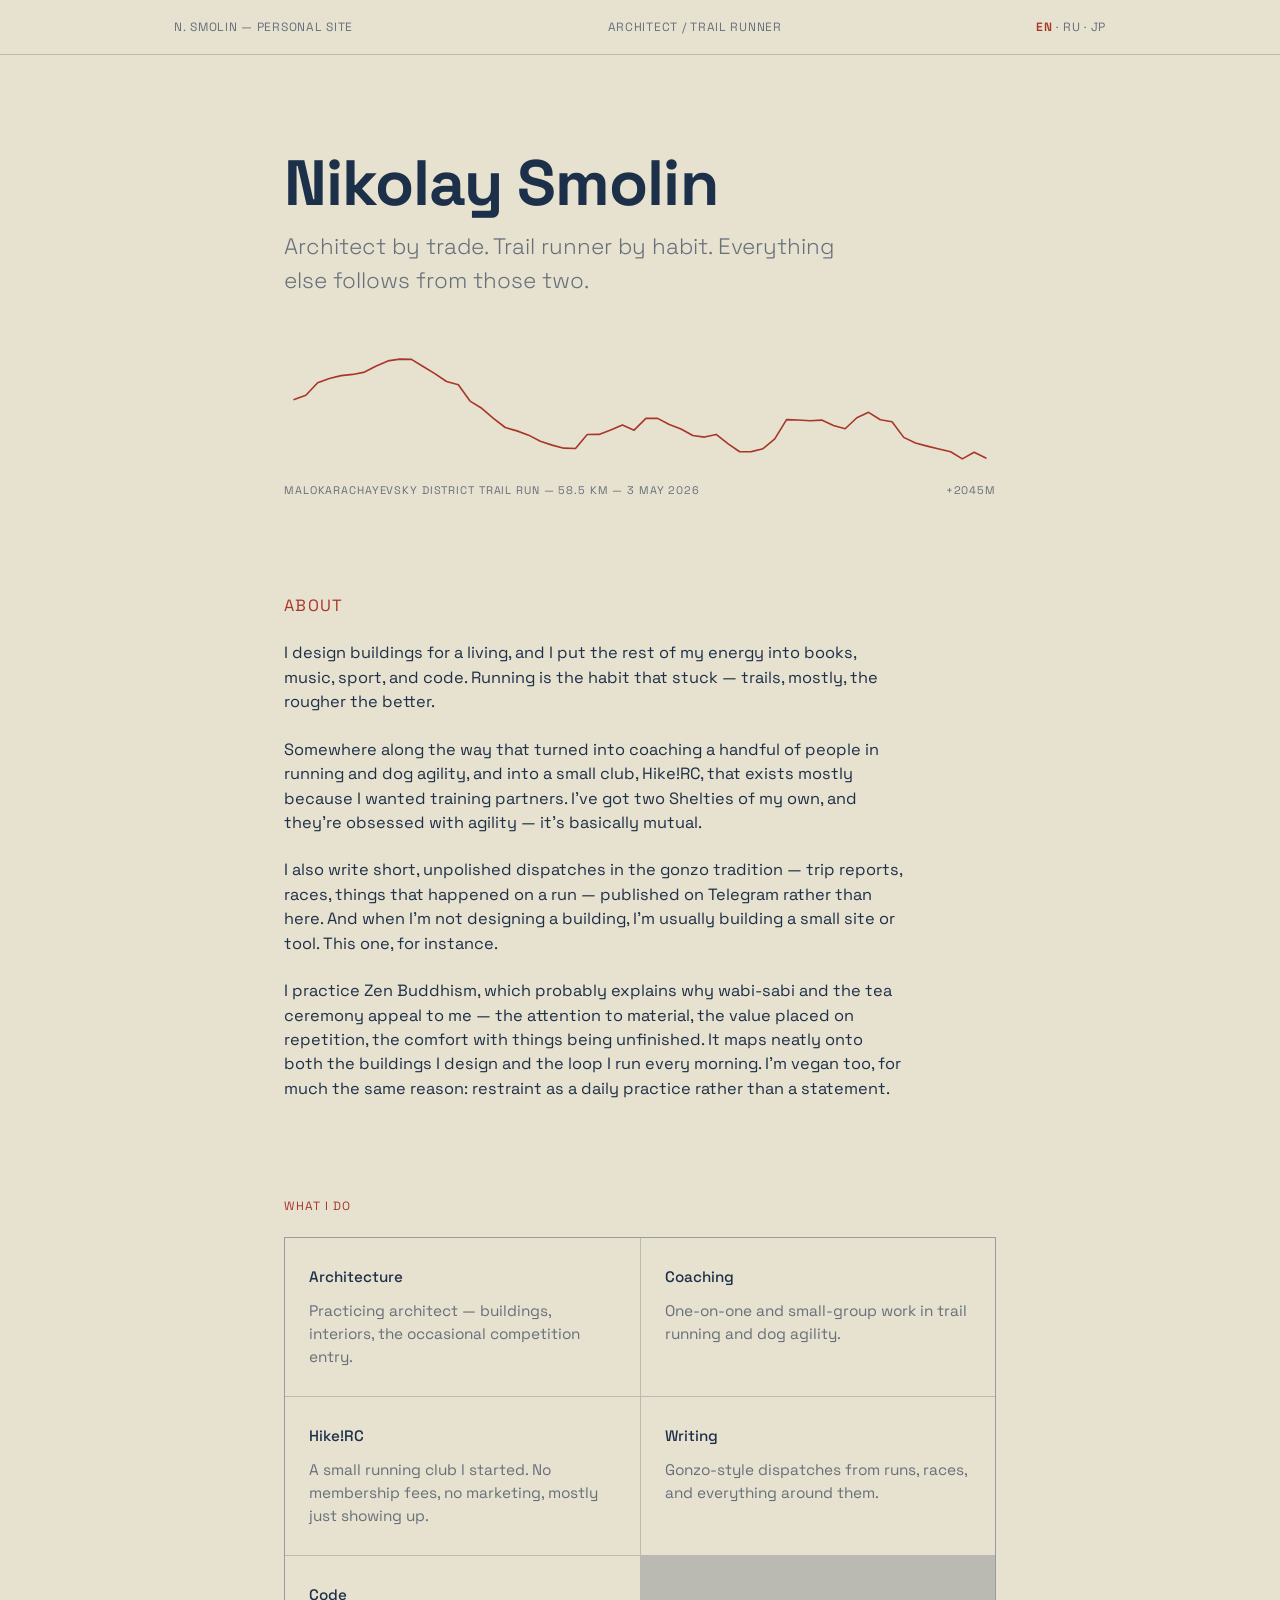
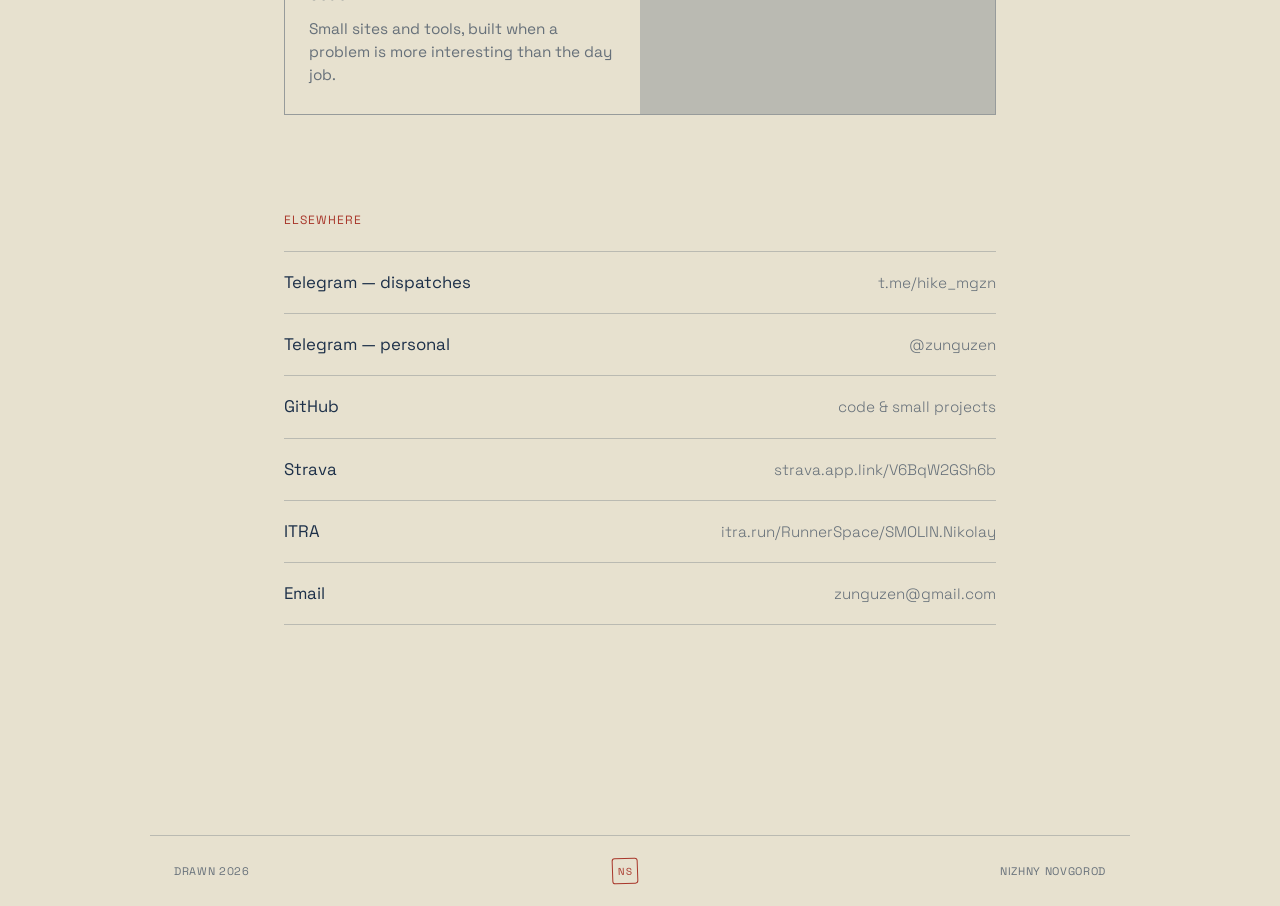
==== commit 6f625ef1: "Add ITRA runner profile link Co-Authored-By: Claude Sonnet 5 <noreply@anthropic.com> Claude-Session:" ====
--- a/index.html
+++ b/index.html
@@ -90,6 +90,10 @@
         <span>Strava</span>
         <span class="desc">strava.app.link/V6BqW2GSh6b</span>
       </a>
+      <a href="https://itra.run/RunnerSpace/SMOLIN.Nikolay/7432931" target="_blank" rel="noopener">
+        <span>ITRA</span>
+        <span class="desc">itra.run/RunnerSpace/SMOLIN.Nikolay</span>
+      </a>
       <a href="mailto:zunguzen@gmail.com">
         <span>Email</span>
         <span class="desc">zunguzen@gmail.com</span>
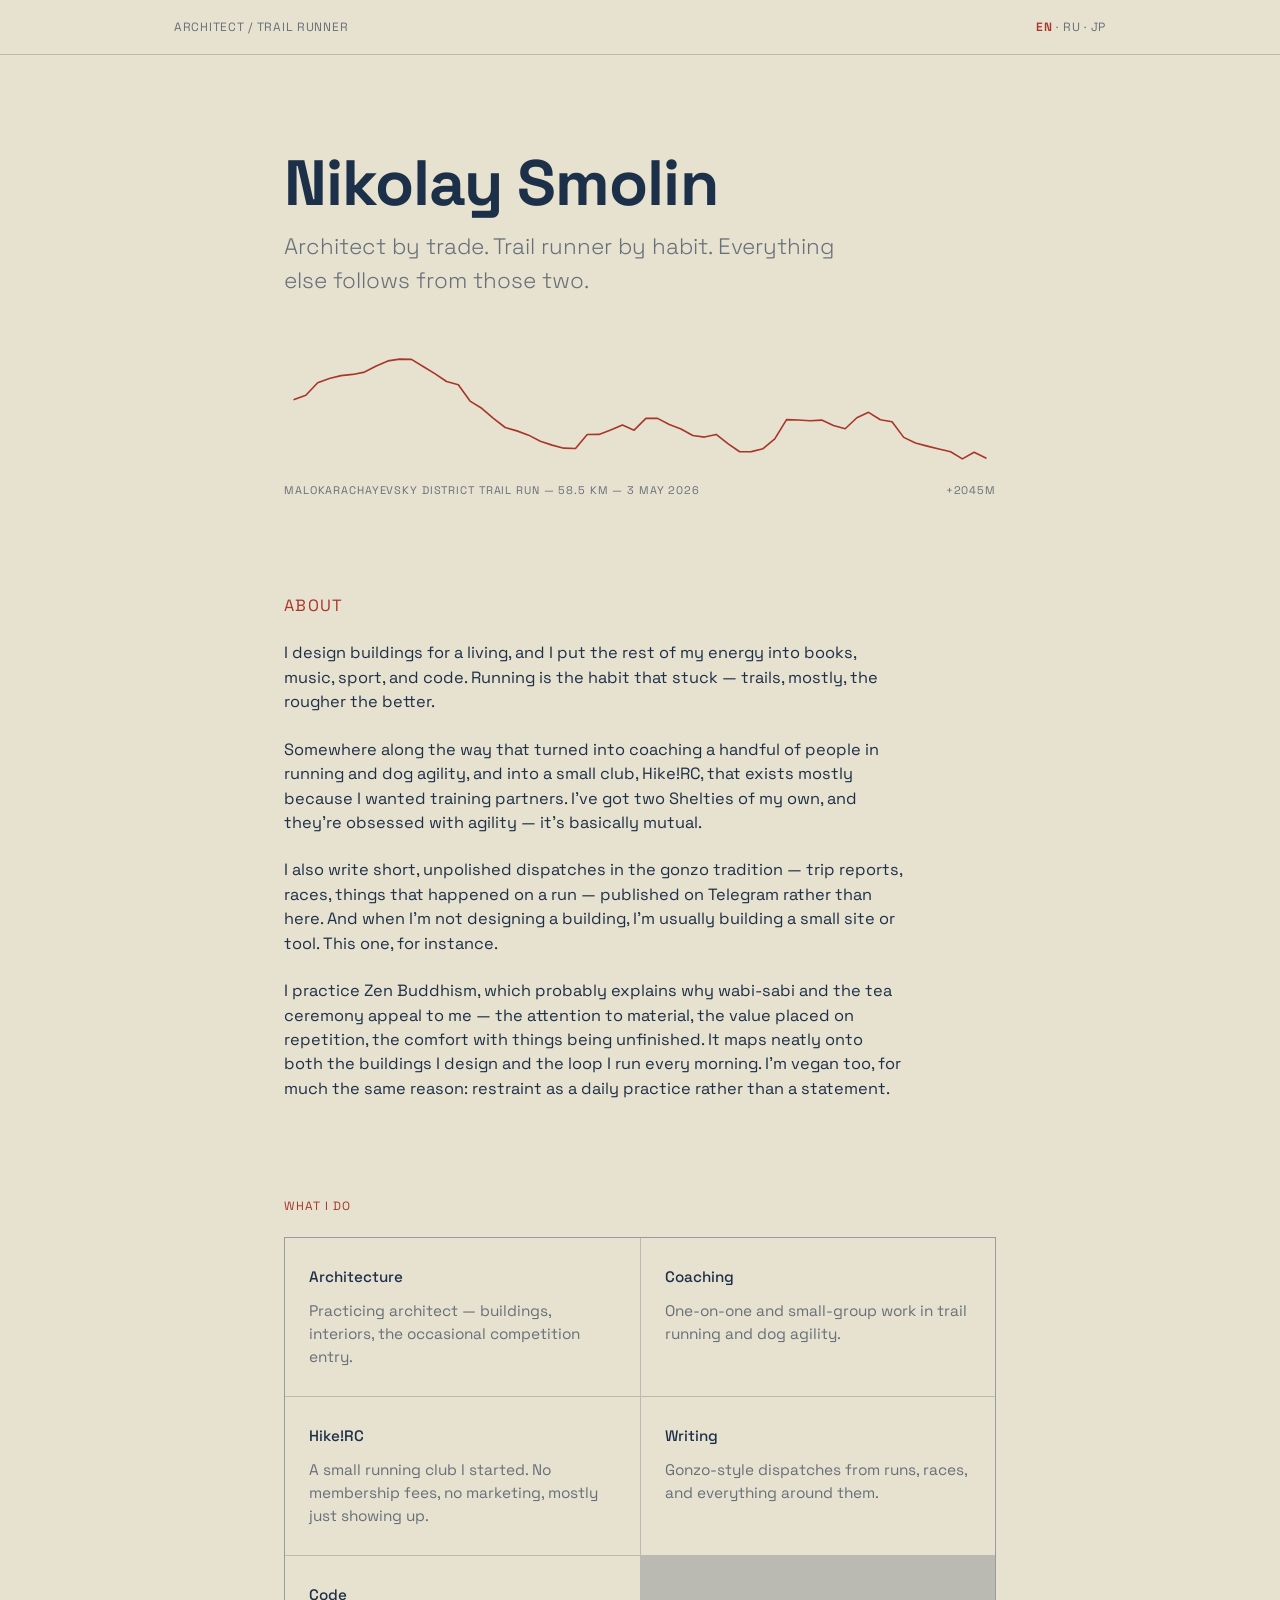
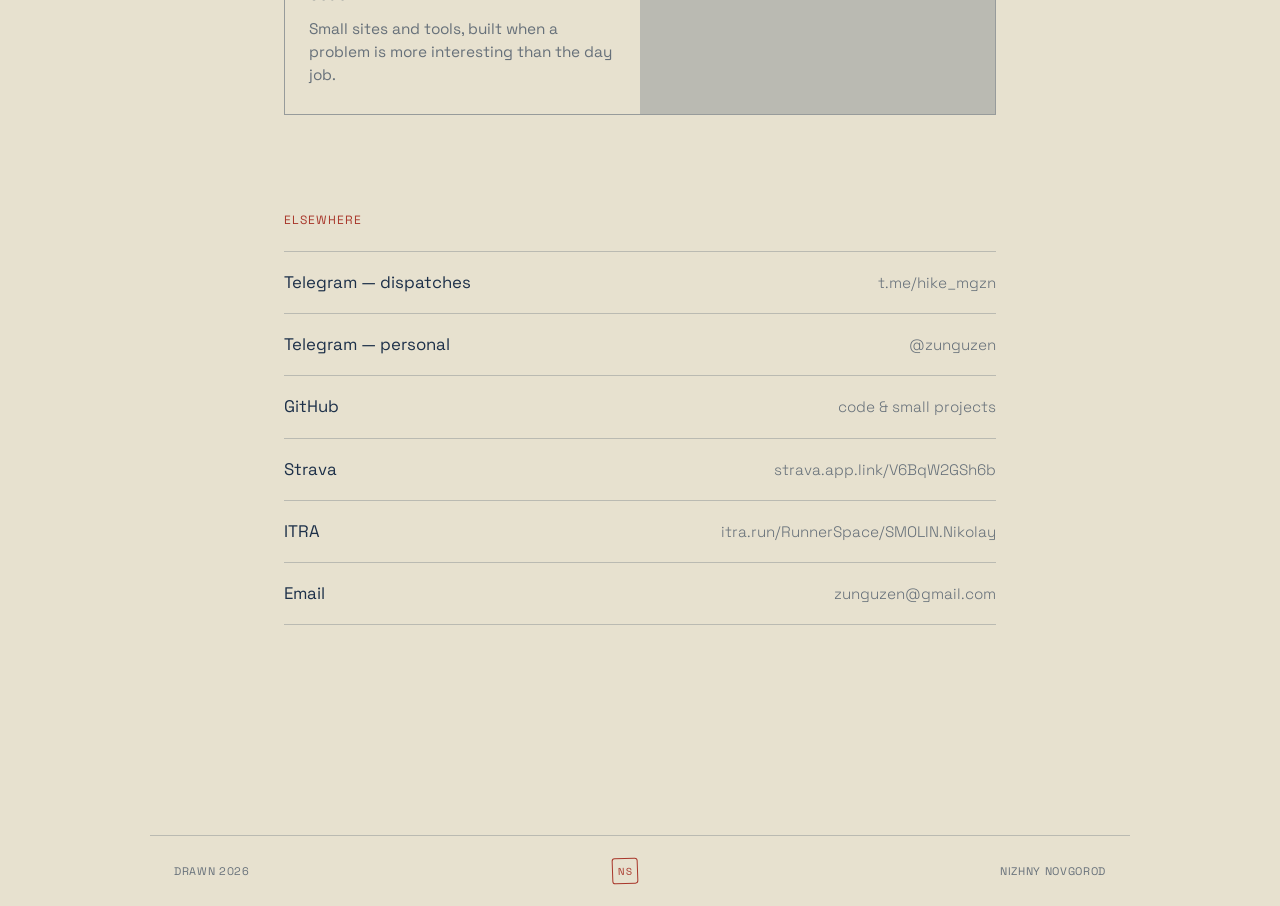
==== commit b0ddaa71: "Remove name from header title block Co-Authored-By: Claude Sonnet 5 <noreply@anthropic.com> Claude-S" ====
--- a/index.html
+++ b/index.html
@@ -14,7 +14,6 @@
 
 <header class="titleblock">
   <div class="titleblock-inner">
-    <span>N. SMOLIN — PERSONAL SITE</span>
     <span>ARCHITECT / TRAIL RUNNER</span>
     <span class="langs"><strong>EN</strong> · <a href="ru.html">RU</a> · <a href="ja.html">JP</a></span>
   </div>
